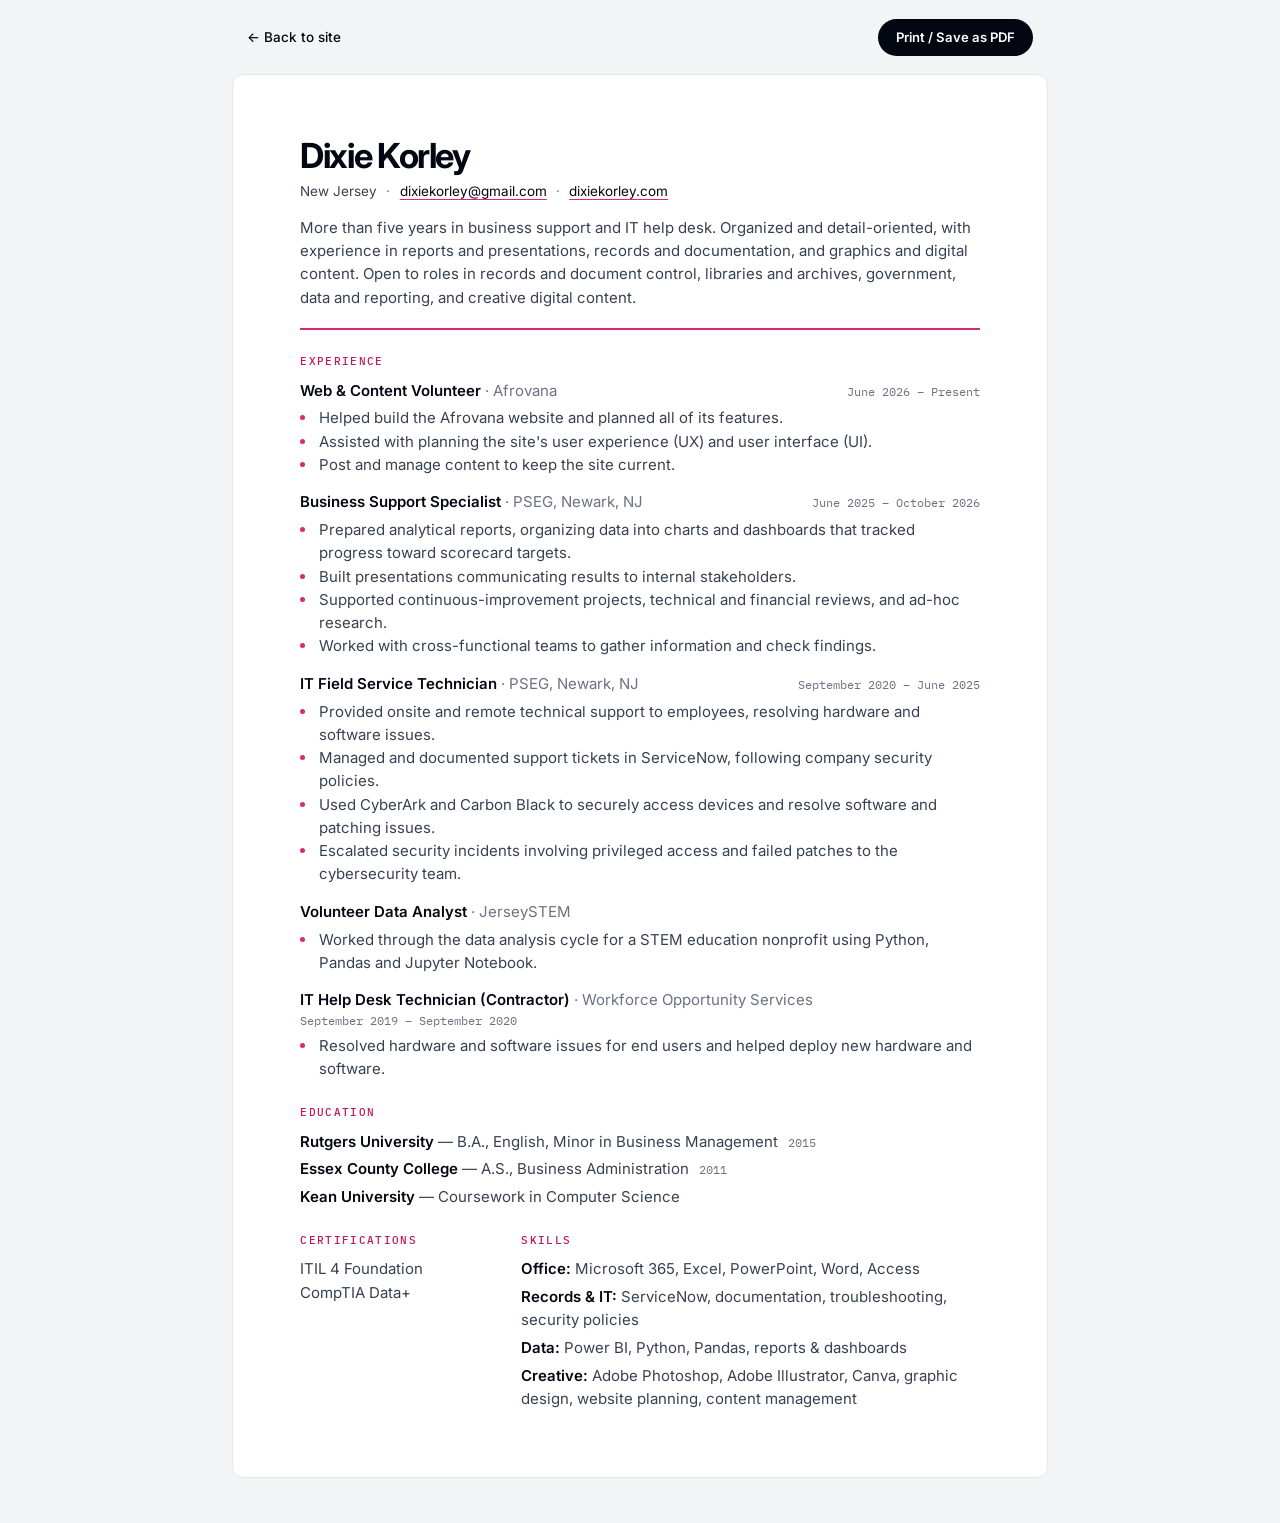
==== resume.html @ 4bacbf5e "Redesign site as a general portfolio with light/dark mode - New single-page layout with sticky nav, " ====
<!DOCTYPE html>
<html lang="en">

<head>
	<meta charset="utf-8">
	<meta name="viewport" content="width=device-width, initial-scale=1">
	<title>Dixie Korley | Resume</title>
	<meta name="description" content="Resume of Dixie Korley, New Jersey.">
	<meta name="color-scheme" content="light">
	<meta name="theme-color" content="#ffffff">
	<link rel="shortcut icon" href="favicon.ico">
	<link rel="preconnect" href="https://fonts.googleapis.com">
	<link rel="preconnect" href="https://fonts.gstatic.com" crossorigin>
	<link rel="stylesheet" href="https://fonts.googleapis.com/css2?family=Inter:wght@400;500;600;700&family=IBM+Plex+Mono:wght@400;500&display=swap">
	<link rel="stylesheet" href="./resume.css">
</head>

<body>
	<nav class="toolbar">
		<a class="back" href="./">&larr; Back to site</a>
		<button class="print" type="button" onclick="window.print()">Print / Save as PDF</button>
	</nav>

	<main class="page">
		<header class="head">
			<h1>Dixie Korley</h1>
			<p class="contact">
				New Jersey
				<span class="sep">&middot;</span>
				<a href="mailto:dixiekorley@gmail.com">dixiekorley@gmail.com</a>
				<span class="sep">&middot;</span>
				<a href="https://dixiekorley.com">dixiekorley.com</a>
			</p>
			<p class="summary">More than five years in business support and IT help desk. Organized and detail-oriented, with experience in reports and presentations, records and documentation, and graphics and digital content. Open to roles in records and document control, libraries and archives, government, data and reporting, and creative digital content.</p>
		</header>

		<section>
			<h2>Experience</h2>

			<article class="job">
				<div class="job-head">
					<h3>Web &amp; Content Volunteer <span class="org">&middot; Afrovana</span></h3>
					<p class="when">June 2026 &ndash; Present</p>
				</div>
				<ul>
					<li>Helped build the Afrovana website and planned all of its features.</li>
					<li>Assisted with planning the site's user experience (UX) and user interface (UI).</li>
					<li>Post and manage content to keep the site current.</li>
				</ul>
			</article>

			<article class="job">
				<div class="job-head">
					<h3>Business Support Specialist <span class="org">&middot; PSEG, Newark, NJ</span></h3>
					<p class="when">June 2025 &ndash; October 2026</p>
				</div>
				<ul>
					<li>Prepared analytical reports, organizing data into charts and dashboards that tracked progress toward scorecard targets.</li>
					<li>Built presentations communicating results to internal stakeholders.</li>
					<li>Supported continuous-improvement projects, technical and financial reviews, and ad-hoc research.</li>
					<li>Worked with cross-functional teams to gather information and check findings.</li>
				</ul>
			</article>

			<article class="job">
				<div class="job-head">
					<h3>IT Field Service Technician <span class="org">&middot; PSEG, Newark, NJ</span></h3>
					<p class="when">September 2020 &ndash; June 2025</p>
				</div>
				<ul>
					<li>Provided onsite and remote technical support to employees, resolving hardware and software issues.</li>
					<li>Managed and documented support tickets in ServiceNow, following company security policies.</li>
					<li>Used CyberArk and Carbon Black to securely access devices and resolve software and patching issues.</li>
					<li>Escalated security incidents involving privileged access and failed patches to the cybersecurity team.</li>
				</ul>
			</article>

			<article class="job">
				<div class="job-head">
					<h3>Volunteer Data Analyst <span class="org">&middot; JerseySTEM</span></h3>
				</div>
				<ul>
					<li>Worked through the data analysis cycle for a STEM education nonprofit using Python, Pandas and Jupyter Notebook.</li>
				</ul>
			</article>

			<article class="job">
				<div class="job-head">
					<h3>IT Help Desk Technician (Contractor) <span class="org">&middot; Workforce Opportunity Services</span></h3>
					<p class="when">September 2019 &ndash; September 2020</p>
				</div>
				<ul>
					<li>Resolved hardware and software issues for end users and helped deploy new hardware and software.</li>
				</ul>
			</article>
		</section>

		<section>
			<h2>Education</h2>
			<div class="edu">
				<p><strong>Rutgers University</strong> &mdash; B.A., English, Minor in Business Management <span class="when">2015</span></p>
				<p><strong>Essex County College</strong> &mdash; A.S., Business Administration <span class="when">2011</span></p>
				<p><strong>Kean University</strong> &mdash; Coursework in Computer Science</p>
			</div>
		</section>

		<section class="two-col">
			<div>
				<h2>Certifications</h2>
				<p>ITIL 4 Foundation<br>CompTIA Data+</p>
			</div>
			<div>
				<h2>Skills</h2>
				<p><strong>Office:</strong> Microsoft 365, Excel, PowerPoint, Word, Access</p>
				<p><strong>Records &amp; IT:</strong> ServiceNow, documentation, troubleshooting, security policies</p>
				<p><strong>Data:</strong> Power BI, Python, Pandas, reports &amp; dashboards</p>
				<p><strong>Creative:</strong> Adobe Photoshop, Adobe Illustrator, Canva, graphic design, website planning, content management</p>
			</div>
		</section>
	</main>
</body>

</html>
---- resume.css ----
/* Resume page: always light, matches the main site's type and pink accent */
:root {
	--bg: #f3f4f6;
	--paper: #ffffff;
	--text: #374151;
	--heading: #030712;
	--muted: #6b7280;
	--line: #e5e7eb;
	--pink: #db2777;
	--pink-text: #be185d;
	--sans: 'Inter', system-ui, sans-serif;
	--mono: 'IBM Plex Mono', ui-monospace, monospace;
	color-scheme: light;
}

* {
	box-sizing: border-box;
}

html {
	font-size: 15px;
	-webkit-text-size-adjust: 100%;
}

body {
	margin: 0;
	background: var(--bg);
	color: var(--text);
	font-family: var(--sans);
	line-height: 1.55;
	-webkit-font-smoothing: antialiased;
}

a {
	color: var(--heading);
	text-decoration: underline;
	text-decoration-color: var(--pink);
	text-underline-offset: 3px;
}

a:hover,
a:focus-visible {
	color: var(--pink-text);
}

/* Toolbar (screen only) */

.toolbar {
	max-width: 8.5in;
	margin: 0 auto;
	padding: 1.25rem 1rem;
	display: flex;
	justify-content: space-between;
	align-items: center;
	gap: 1rem;
}

.back {
	font-size: 0.9rem;
	font-weight: 500;
	text-decoration: none;
}

.print {
	font: inherit;
	font-size: 0.875rem;
	font-weight: 600;
	padding: 0.55rem 1.2rem;
	border: none;
	border-radius: 999px;
	background: var(--heading);
	color: #ffffff;
	cursor: pointer;
	transition: background-color 0.2s;
}

.print:hover,
.print:focus-visible {
	background: var(--pink);
}

/* The page */

.page {
	max-width: 8.5in;
	margin: 0 auto 3rem;
	padding: 0.65in 0.7in;
	background: var(--paper);
	border: 1px solid var(--line);
	border-radius: 0.75rem;
}

.head {
	padding-bottom: 1.25rem;
	border-bottom: 2px solid var(--pink);
}

h1 {
	font-size: 2.3rem;
	font-weight: 700;
	line-height: 1.05;
	letter-spacing: -0.04em;
	color: var(--heading);
	margin: 0;
}

.contact {
	margin: 0.5rem 0 0;
	font-size: 0.9rem;
}

.sep {
	color: var(--muted);
	margin: 0 0.35rem;
}

.summary {
	margin: 0.9rem 0 0;
}

section {
	margin-top: 1.5rem;
}

h2 {
	font-family: var(--mono);
	font-size: 0.75rem;
	font-weight: 500;
	text-transform: uppercase;
	letter-spacing: 0.12em;
	color: var(--pink-text);
	margin: 0 0 0.6rem;
}

h3 {
	font-size: 1rem;
	font-weight: 600;
	color: var(--heading);
	margin: 0;
}

.org {
	font-weight: 400;
	color: var(--muted);
}

.job + .job {
	margin-top: 0.95rem;
}

.job-head {
	display: flex;
	justify-content: space-between;
	align-items: baseline;
	flex-wrap: wrap;
	gap: 0 1rem;
}

.when {
	font-family: var(--mono);
	font-size: 0.78rem;
	color: var(--muted);
	margin: 0;
	white-space: nowrap;
}

.job ul {
	margin: 0.3rem 0 0;
	padding-left: 1.1rem;
}

.job li {
	padding-left: 0.15rem;
}

.job li::marker {
	color: var(--pink);
}

.edu p {
	margin: 0 0 0.3rem;
}

.edu .when {
	margin-left: 0.4rem;
}

.two-col {
	display: grid;
	grid-template-columns: 1fr 2.4fr;
	gap: 0 2rem;
}

.two-col p {
	margin: 0 0 0.3rem;
}

strong {
	font-weight: 600;
	color: var(--heading);
}

/* Small screens */

@media (max-width: 640px) {
	.page {
		padding: 1.5rem 1.25rem;
		border-radius: 0;
		border-left: none;
		border-right: none;
	}

	.two-col {
		grid-template-columns: 1fr;
	}

	.two-col > div + div {
		margin-top: 1.5rem;
	}
}

/* Printing / Save as PDF */

@page {
	size: letter;
	margin: 0.5in;
}

@media print {
	html {
		font-size: 10pt;
	}

	body {
		background: #ffffff;
		line-height: 1.45;
	}

	h1 {
		font-size: 2rem;
	}

	section {
		margin-top: 1.1rem;
	}

	.job + .job {
		margin-top: 0.7rem;
	}

	.toolbar {
		display: none;
	}

	.page {
		max-width: none;
		margin: 0;
		padding: 0;
		border: none;
		border-radius: 0;
	}

	a {
		text-decoration: none;
	}

	.job {
		break-inside: avoid;
	}
}
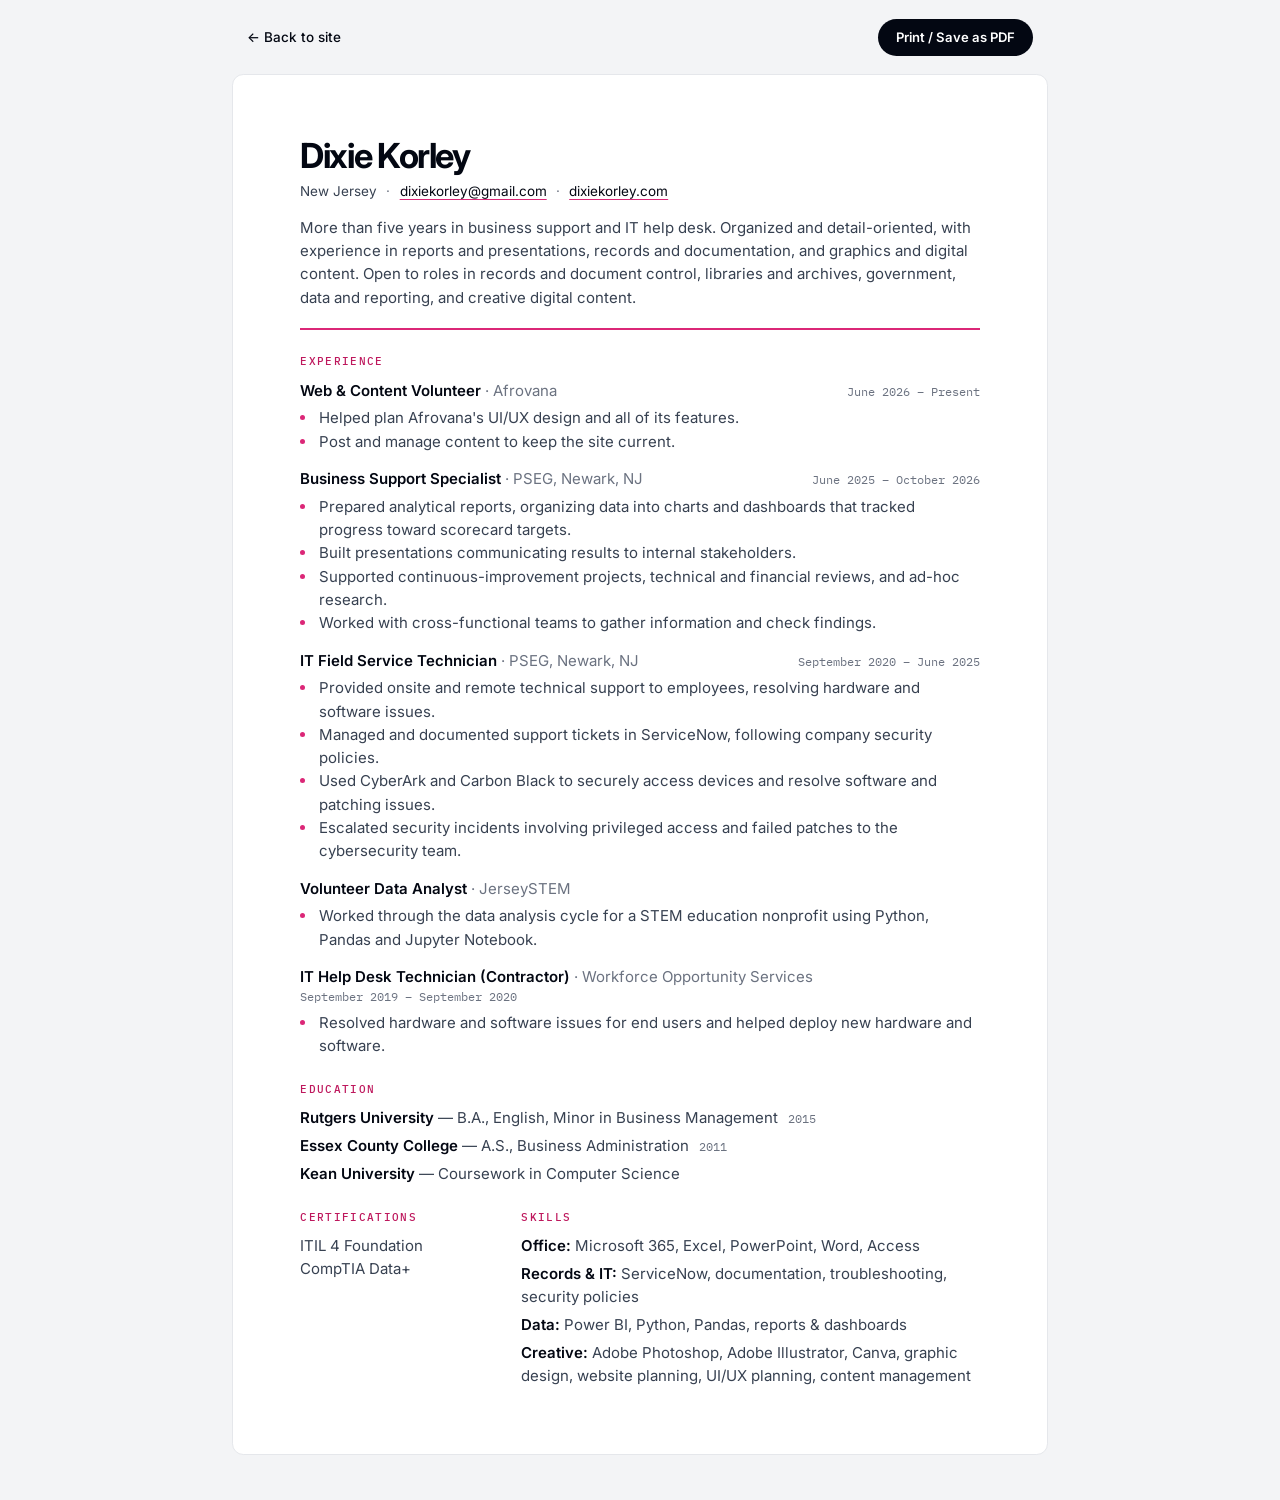
==== commit 778775cb: "Describe Afrovana role as UI/UX planning Co-Authored-By: Claude Opus 5.5 <noreply@anthropic.com>" ====
--- a/resume.html
+++ b/resume.html
@@ -43,8 +43,7 @@
 					<p class="when">June 2026 &ndash; Present</p>
 				</div>
 				<ul>
-					<li>Helped build the Afrovana website and planned all of its features.</li>
-					<li>Assisted with planning the site's user experience (UX) and user interface (UI).</li>
+					<li>Helped plan Afrovana's UI/UX design and all of its features.</li>
 					<li>Post and manage content to keep the site current.</li>
 				</ul>
 			</article>
@@ -114,7 +113,7 @@
 				<p><strong>Office:</strong> Microsoft 365, Excel, PowerPoint, Word, Access</p>
 				<p><strong>Records &amp; IT:</strong> ServiceNow, documentation, troubleshooting, security policies</p>
 				<p><strong>Data:</strong> Power BI, Python, Pandas, reports &amp; dashboards</p>
-				<p><strong>Creative:</strong> Adobe Photoshop, Adobe Illustrator, Canva, graphic design, website planning, content management</p>
+				<p><strong>Creative:</strong> Adobe Photoshop, Adobe Illustrator, Canva, graphic design, website planning, UI/UX planning, content management</p>
 			</div>
 		</section>
 	</main>
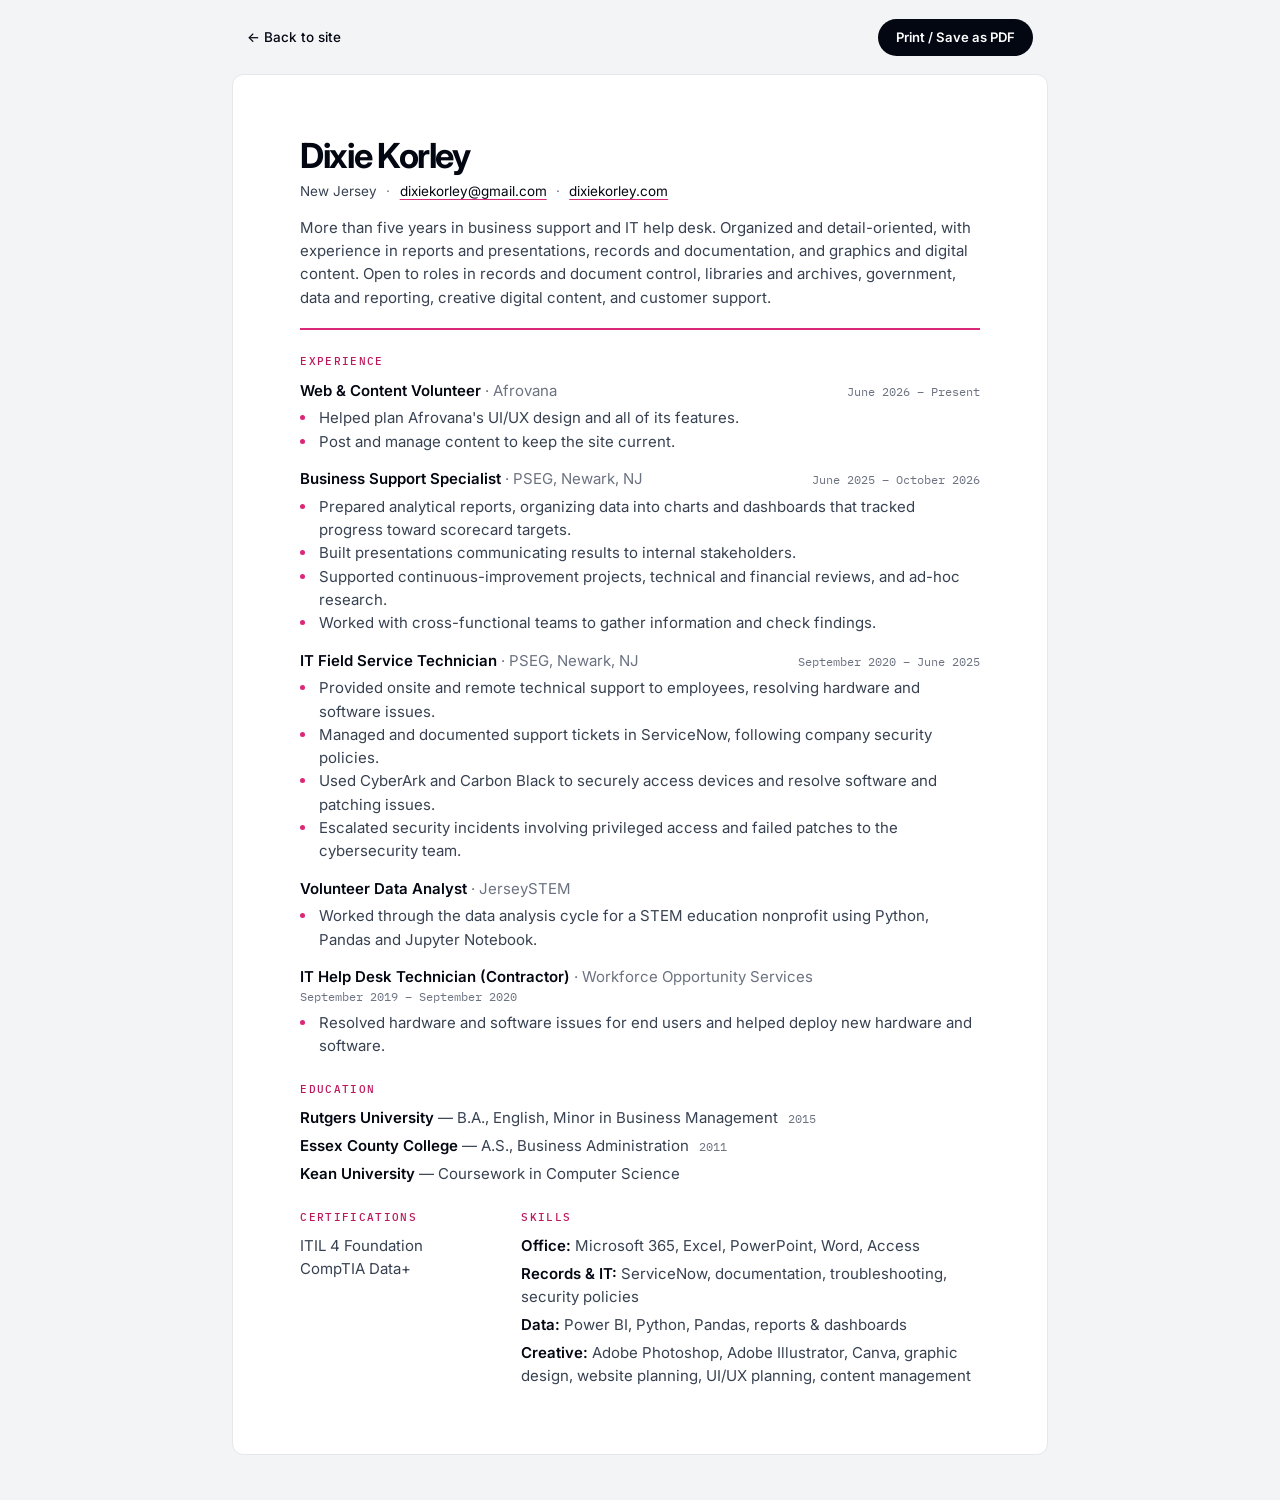
==== commit a08a9dd1: "Add customer support to target roles Co-Authored-By: Claude Opus 5.5 <noreply@anthropic.com>" ====
--- a/resume.html
+++ b/resume.html
@@ -8,7 +8,9 @@
 	<meta name="description" content="Resume of Dixie Korley, New Jersey.">
 	<meta name="color-scheme" content="light">
 	<meta name="theme-color" content="#ffffff">
-	<link rel="shortcut icon" href="favicon.ico">
+	<link rel="icon" href="favicon.ico" sizes="any">
+	<link rel="icon" type="image/png" sizes="32x32" href="favicon-32.png">
+	<link rel="apple-touch-icon" href="apple-touch-icon.png">
 	<link rel="preconnect" href="https://fonts.googleapis.com">
 	<link rel="preconnect" href="https://fonts.gstatic.com" crossorigin>
 	<link rel="stylesheet" href="https://fonts.googleapis.com/css2?family=Inter:wght@400;500;600;700&family=IBM+Plex+Mono:wght@400;500&display=swap">
@@ -31,7 +33,7 @@
 				<span class="sep">&middot;</span>
 				<a href="https://dixiekorley.com">dixiekorley.com</a>
 			</p>
-			<p class="summary">More than five years in business support and IT help desk. Organized and detail-oriented, with experience in reports and presentations, records and documentation, and graphics and digital content. Open to roles in records and document control, libraries and archives, government, data and reporting, and creative digital content.</p>
+			<p class="summary">More than five years in business support and IT help desk. Organized and detail-oriented, with experience in reports and presentations, records and documentation, and graphics and digital content. Open to roles in records and document control, libraries and archives, government, data and reporting, creative digital content, and customer support.</p>
 		</header>
 
 		<section>
